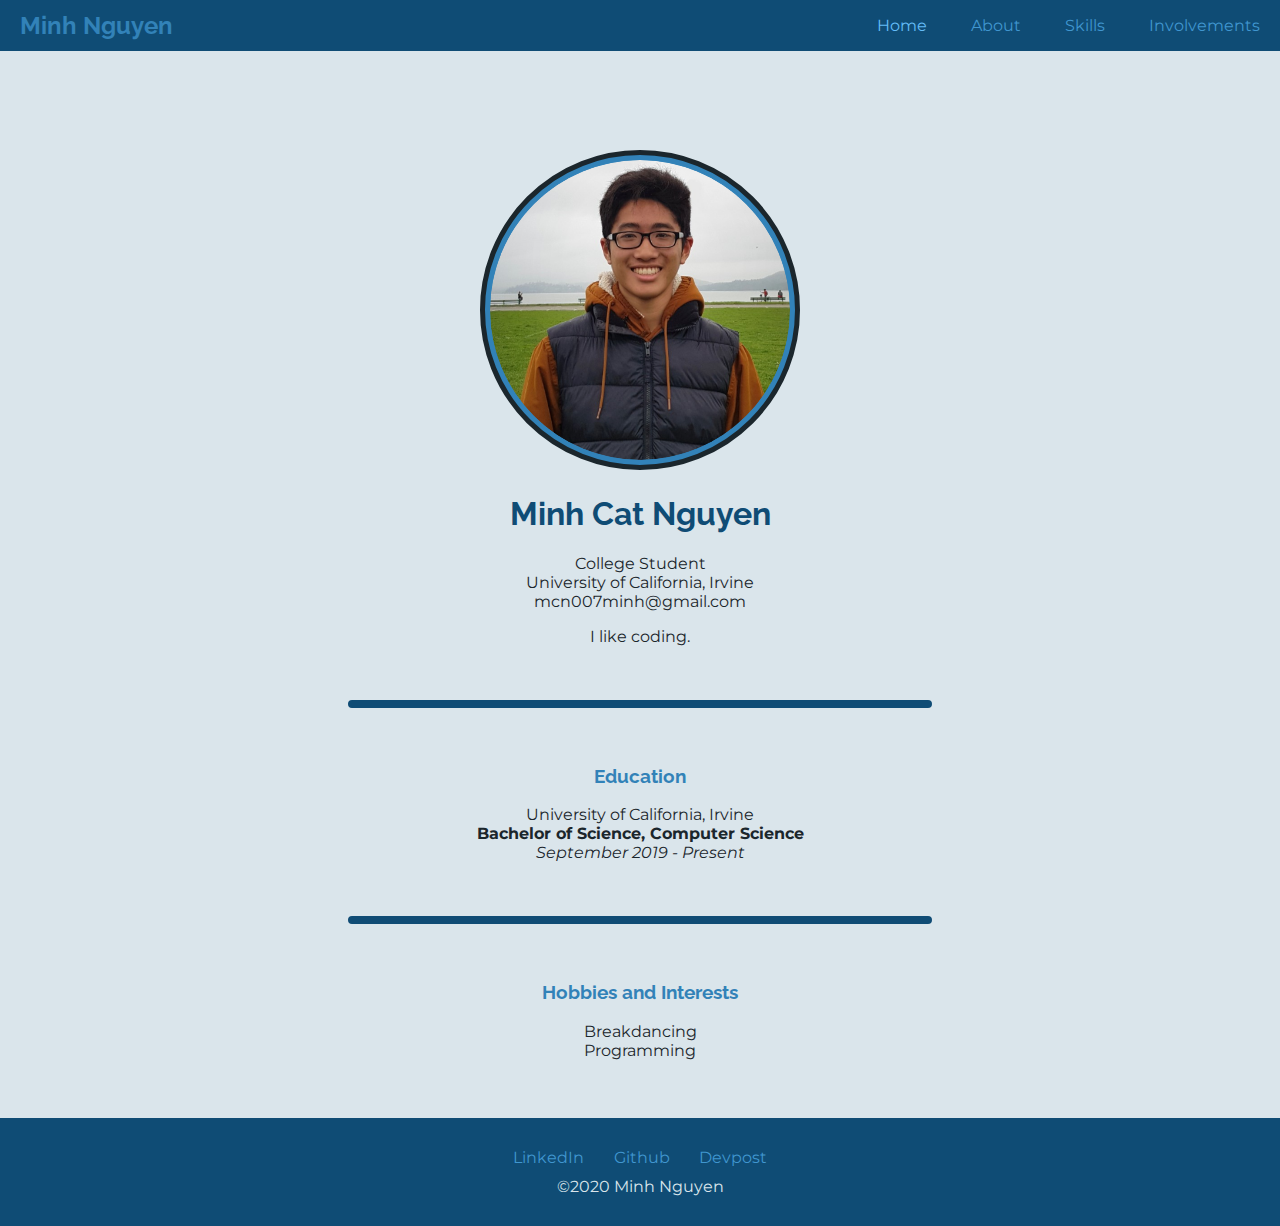
==== index.html @ f3bdcdd2 "Improved design and added more information to the Skills page" ====
<!DOCTYPE html>
<html lang="en-US">

<head>
    <meta charset="utf-8">
    <meta name="viewport" content="width=device-width, initial-scale=1.0">
    <meta name="description" content="The personal website of Minh Nguyen">
    <link href="https://fonts.googleapis.com/css2?family=Montserrat&display=swap" rel="stylesheet">
    <link href="https://fonts.googleapis.com/css2?family=Raleway&display=swap" rel="stylesheet">
    <link rel="icon" href="favicon.ico">
    <link rel="stylesheet" href="css/styles.css">
    <title>Minh Nguyen | Home</title>
</head>

<body>

    <header>
        <h2 class="nav-name">Minh Nguyen</h2>
        <nav>
            <ul class="nav-list">
                <li class="nav-element"><a class="nav-link selected" href="https://minguyen01.github.io">Home</a></li>
                <li class="nav-element"><a class="nav-link" href="https://minguyen01.github.io/about">About</a></li>
                <li class="nav-element"><a class="nav-link" href="https://minguyen01.github.io/skills">Skills</a></li>
                <li class="nav-element"><a class="nav-link" href="https://minguyen01.github.io/involvements">Involvements</a></li>
            </ul>
        </nav>
    </header>

    <div class="section top">
        <img class="profile" src="profile.png" alt="minh profile picture">
        <h1>Minh Cat Nguyen</h1>
        <p>
            College Student<br>
            University of California, Irvine<br>
            mcn007minh@gmail.com
        </p>
        <p>I like coding.</p>
    </div>

    <hr class="horizontal-line">

    <div class="section">
        <h3>Education</h3>
        <p>
            University of California, Irvine<br>
            <strong>Bachelor of Science, Computer Science</strong><br>
            <em>September 2019 - Present</em>
        </p>
    </div>

    <hr class="horizontal-line">

    <div class="section end">
        <h3>Hobbies and Interests</h3>
        <p>
        Breakdancing<br>
        Programming
        </p>
    </div>

    <footer>
        <a class="foot-link" href="https://www.linkedin.com/in/minhnguyensf/">LinkedIn</a>
        <a class="foot-link" href="https://github.com/minguyen01">Github</a>
        <a class="foot-link" href="https://devpost.com/minguyen01">Devpost</a>    
        <p class="copyright">©2020 Minh Nguyen</p>
    </footer>
    
</body>

</html>
---- css/styles.css ----
body
{
    position:relative;
    margin: 0;
    min-height: 100vh;
    background-color: #dae5eb;
    text-align: center; 
    font-family: 'Montserrat', sans-serif;
}

footer
{
    position:absolute;
    padding-bottom:30px;
    padding-top:30px;
    background-color:#0f4c75;
    width:100%;
    bottom:0;
}

header
{
    position:fixed;
    display:flex;
    justify-content: space-between;
    align-items: center;
    background-color:#0f4c75;
    width:100%;
    top:0;
}

a
{
    color: #4096cf;
    text-decoration: none;
    transition: all 0.3s; 
}

a:hover
{
    color: #64bcf7;
}

hr
{
    border-color: #0f4c75;
    border-style: solid;
    border-radius: 50rem;
    border-width: 0.25rem;
}

h1
{
    color: #0f4c75;
    font-family: 'Raleway', sans-serif;
}

h2, h3
{
    color: #3282b8;
    font-family: 'Raleway', sans-serif;
}

p
{
    color: #1b262c;
}

.copyright
{
    padding-top:10px;
    margin:0px;
    color:#dae5eb;
}

.foot-link
{
    margin: 0 1%;
}

.nav-element
{
    padding: 0 20px;
    list-style: none;
    display:inline-block;
}

.nav-name
{
    padding: 0 20px;
    margin: 0;
}

.profile
{
    background: #3282b8;
    border-color: #1b262c;
    border-radius: 100%;
    border-style: solid;
    border-width: 5px;
    padding: 5px;
    margin-top: 50px;
    width: 300px;
    height: 300px;
}

.section
{
    padding-top: 30px;
    padding-bottom: 30px;
}

.top
{
    padding-top: 100px;
}

.end
{
    padding-bottom: 150px;
}

.inv-title
{
    margin-bottom: 0px;
}

.inv-date
{
    margin-top: 5px;
}

.selected
{
    color: #64bcf7;
}

.para-body
{
    width: 50%;
    display:inline-block
}

.horizontal-line
{
    width: 45%;
}

.vertical-line
{
    height: 125px;
    width: 5px;
    background-color: #0f4c75;
    margin-top:0px;
    margin-bottom:0px;
}
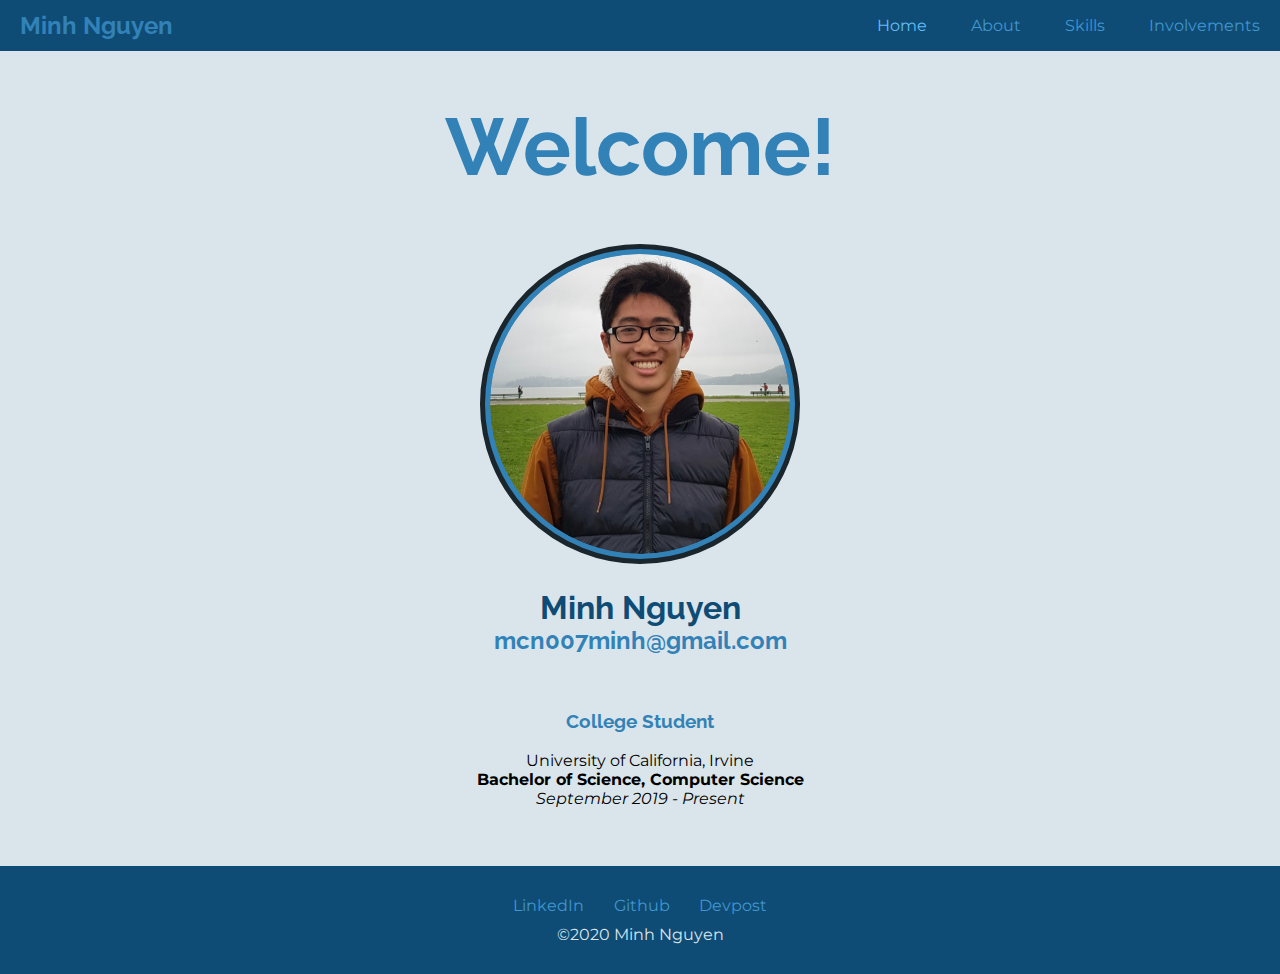
==== commit 63ac828f: "Updated All Pages" ====
--- a/index.html
+++ b/index.html
@@ -26,37 +26,20 @@
         </nav>
     </header>
 
-    <div class="section top">
+    <div class="section top end">
+        <h2 class="banner-text">Welcome!</h2>
         <img class="profile" src="profile.png" alt="minh profile picture">
-        <h1>Minh Cat Nguyen</h1>
-        <p>
-            College Student<br>
-            University of California, Irvine<br>
-            mcn007minh@gmail.com
-        </p>
-        <p>I like coding.</p>
-    </div>
+        <h1 class="no-bottom-margin">Minh Nguyen</h1>
+        <h2 class="no-margin">mcn007minh@gmail.com</h2>
 
-    <hr class="horizontal-line">
-
-    <div class="section">
-        <h3>Education</h3>
-        <p>
+        <p class="para-body">
+            <h3>College Student</h3>
             University of California, Irvine<br>
             <strong>Bachelor of Science, Computer Science</strong><br>
             <em>September 2019 - Present</em>
         </p>
     </div>
 
-    <hr class="horizontal-line">
-
-    <div class="section end">
-        <h3>Hobbies and Interests</h3>
-        <p>
-        Breakdancing<br>
-        Programming
-        </p>
-    </div>
 
     <footer>
         <a class="foot-link" href="https://www.linkedin.com/in/minhnguyensf/">LinkedIn</a>
--- a/css/styles.css
+++ b/css/styles.css
@@ -43,6 +43,7 @@
 
 hr
 {
+    background-color: #0f4c75;
     border-color: #0f4c75;
     border-style: solid;
     border-radius: 50rem;
@@ -150,7 +151,26 @@
 {
     height: 125px;
     width: 5px;
-    background-color: #0f4c75;
     margin-top:0px;
     margin-bottom:0px;
+}
+
+.banner-text
+{
+    font-size: 5rem;
+    margin-top: 0px;
+    margin-bottom: 0px;
+}
+
+.no-margin
+{
+    margin-top: 0px;
+    margin-bottom: 0px;
+    margin-left: 0px;
+    margin-right: 0px;
+}
+
+.no-bottom-margin
+{
+    margin-bottom: 0px;
 }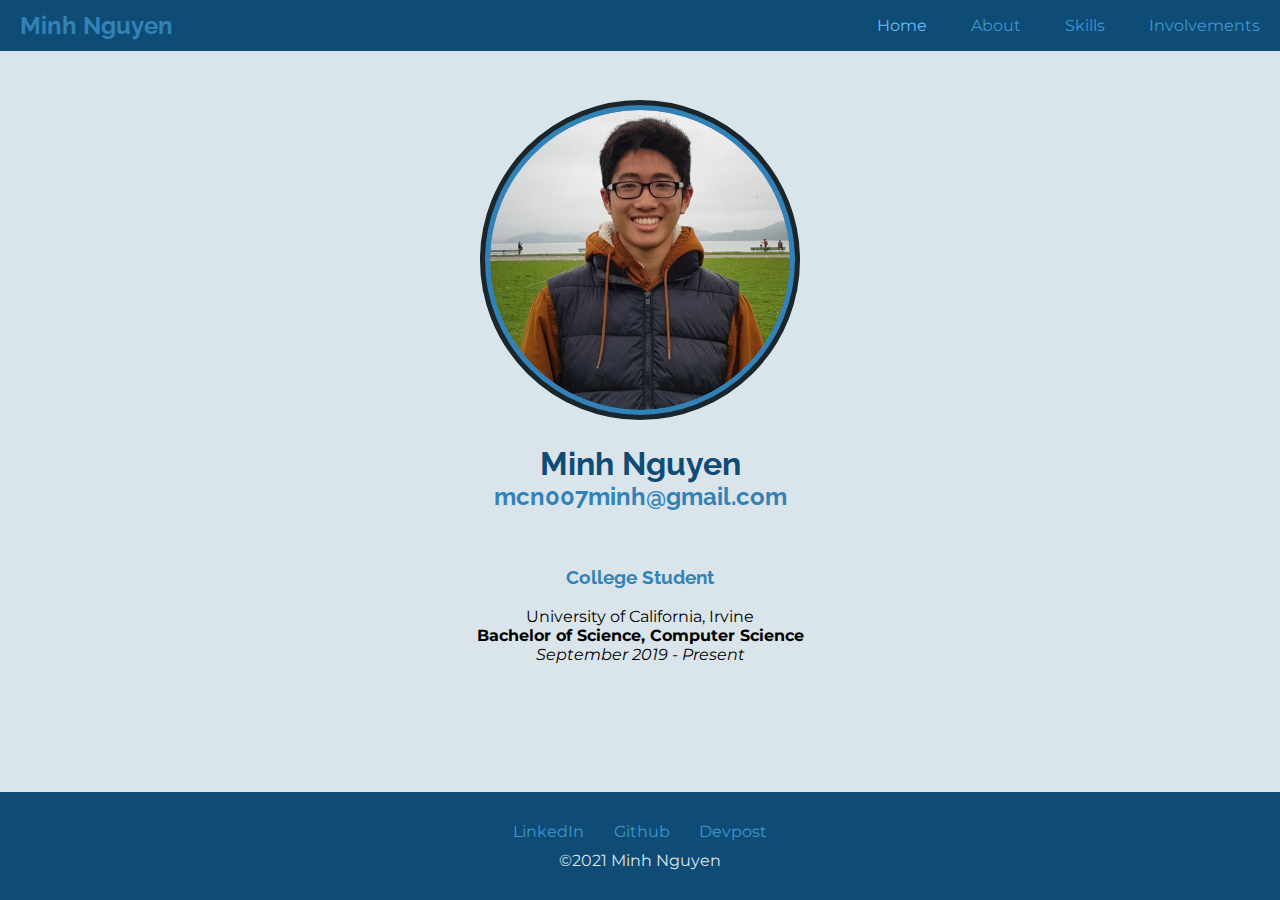
==== commit eacaf0a3: "Updated Information" ====
--- a/index.html
+++ b/index.html
@@ -27,7 +27,6 @@
     </header>
 
     <div class="section top end">
-        <h2 class="banner-text">Welcome!</h2>
         <img class="profile" src="profile.png" alt="minh profile picture">
         <h1 class="no-bottom-margin">Minh Nguyen</h1>
         <h2 class="no-margin">mcn007minh@gmail.com</h2>
@@ -40,12 +39,11 @@
         </p>
     </div>
 
-
     <footer>
         <a class="foot-link" href="https://www.linkedin.com/in/minhnguyensf/">LinkedIn</a>
         <a class="foot-link" href="https://github.com/minguyen01">Github</a>
         <a class="foot-link" href="https://devpost.com/minguyen01">Devpost</a>    
-        <p class="copyright">©2020 Minh Nguyen</p>
+        <p class="copyright">©2021 Minh Nguyen</p>
     </footer>
     
 </body>
--- a/css/styles.css
+++ b/css/styles.css
@@ -100,7 +100,6 @@
     border-style: solid;
     border-width: 5px;
     padding: 5px;
-    margin-top: 50px;
     width: 300px;
     height: 300px;
 }
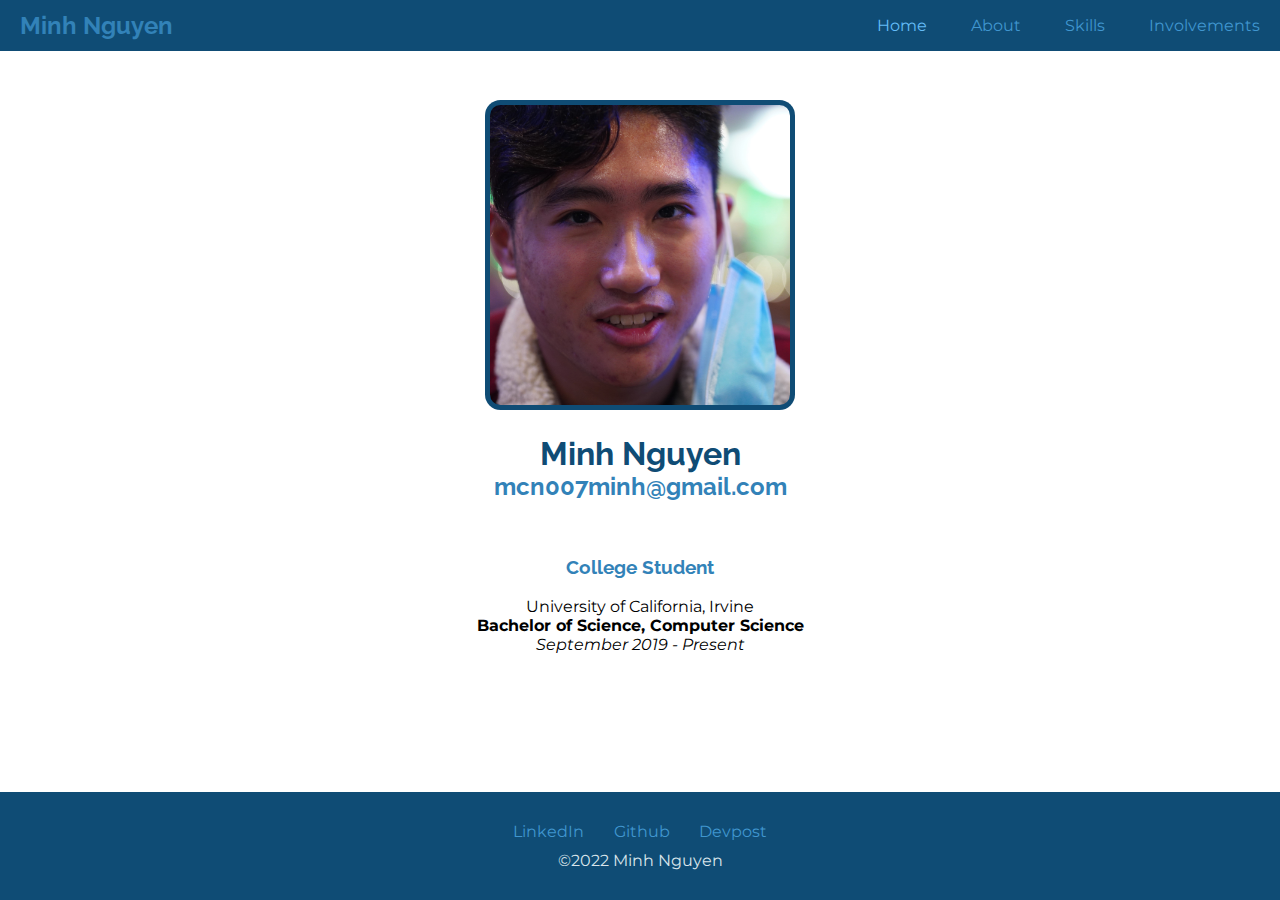
==== commit 3931cfde: "Updated the website to include recent involvements" ====
--- a/index.html
+++ b/index.html
@@ -27,7 +27,7 @@
     </header>
 
     <div class="section top end">
-        <img class="profile" src="profile.png" alt="minh profile picture">
+        <img class="profile" src="profile.jpg" alt="minh profile picture">
         <h1 class="no-bottom-margin">Minh Nguyen</h1>
         <h2 class="no-margin">mcn007minh@gmail.com</h2>
 
@@ -43,7 +43,7 @@
         <a class="foot-link" href="https://www.linkedin.com/in/minhnguyensf/">LinkedIn</a>
         <a class="foot-link" href="https://github.com/minguyen01">Github</a>
         <a class="foot-link" href="https://devpost.com/minguyen01">Devpost</a>    
-        <p class="copyright">©2021 Minh Nguyen</p>
+        <p class="copyright">©2022 Minh Nguyen</p>
     </footer>
     
 </body>
--- a/css/styles.css
+++ b/css/styles.css
@@ -3,7 +3,7 @@
     position:relative;
     margin: 0;
     min-height: 100vh;
-    background-color: #dae5eb;
+    background-color: #ffffff;
     text-align: center; 
     font-family: 'Montserrat', sans-serif;
 }
@@ -94,11 +94,8 @@
 
 .profile
 {
-    background: #3282b8;
-    border-color: #1b262c;
-    border-radius: 100%;
-    border-style: solid;
-    border-width: 5px;
+    background: #0f4c75;
+    border-radius: 5%;
     padding: 5px;
     width: 300px;
     height: 300px;
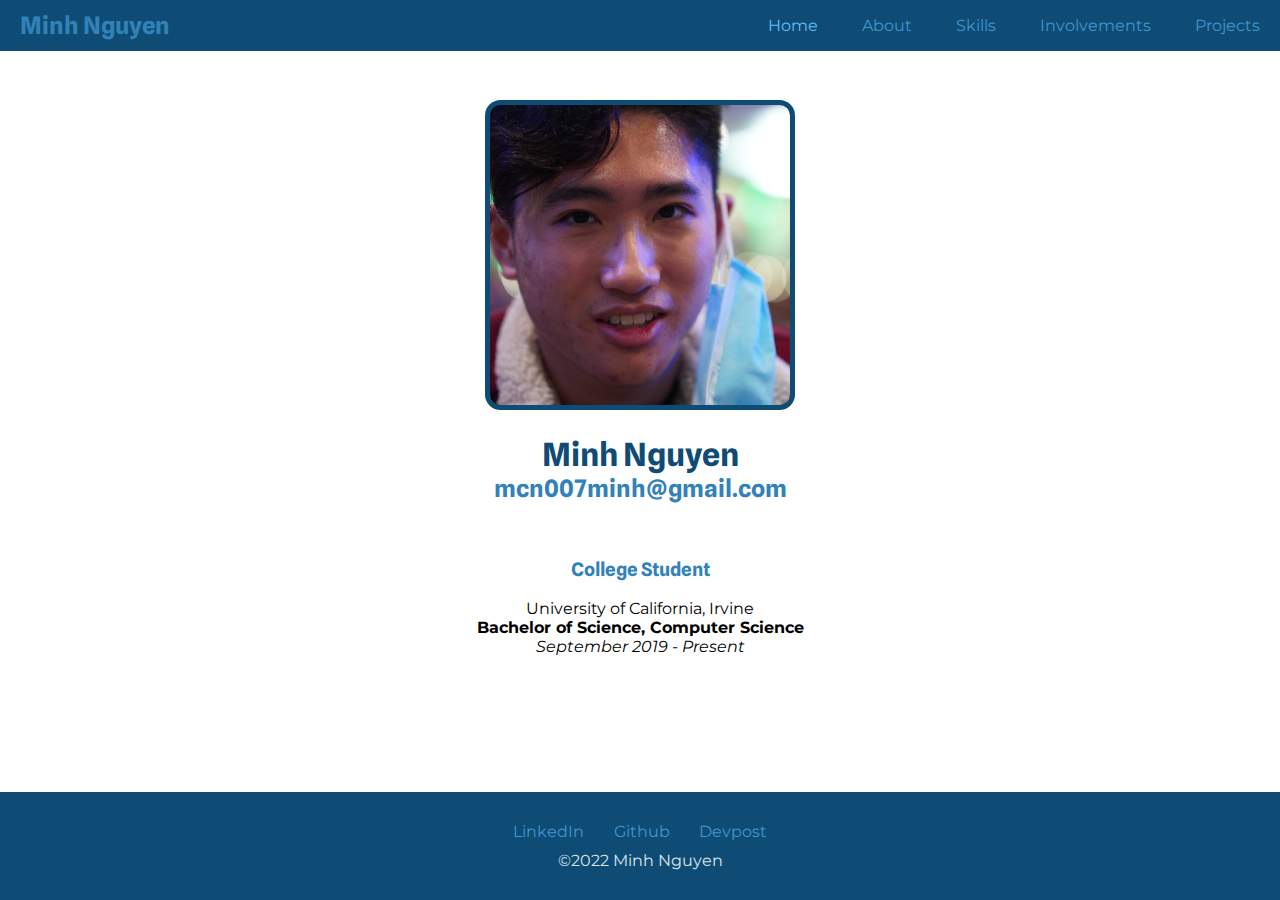
==== commit 5f7fd1cd: "Added Projects section and general updates" ====
--- a/index.html
+++ b/index.html
@@ -5,11 +5,11 @@
     <meta charset="utf-8">
     <meta name="viewport" content="width=device-width, initial-scale=1.0">
     <meta name="description" content="The personal website of Minh Nguyen">
-    <link href="https://fonts.googleapis.com/css2?family=Montserrat&display=swap" rel="stylesheet">
-    <link href="https://fonts.googleapis.com/css2?family=Raleway&display=swap" rel="stylesheet">
+    <title>Minh Nguyen | Home</title>
     <link rel="icon" href="favicon.ico">
     <link rel="stylesheet" href="css/styles.css">
-    <title>Minh Nguyen | Home</title>
+    <link href="https://fonts.googleapis.com/css2?family=Montserrat&display=swap" rel="stylesheet">
+    <link href="https://fonts.googleapis.com/css2?family=Spline+Sans:wght@300&display=swap" rel="stylesheet">
 </head>
 
 <body>
@@ -22,12 +22,13 @@
                 <li class="nav-element"><a class="nav-link" href="https://minguyen01.github.io/about">About</a></li>
                 <li class="nav-element"><a class="nav-link" href="https://minguyen01.github.io/skills">Skills</a></li>
                 <li class="nav-element"><a class="nav-link" href="https://minguyen01.github.io/involvements">Involvements</a></li>
+                <li class="nav-element"><a class="nav-link" href="https://minguyen01.github.io/projects">Projects</a></li>
             </ul>
         </nav>
     </header>
 
     <div class="section top end">
-        <img class="profile" src="profile.jpg" alt="minh profile picture">
+        <img class="profile" src="images/profile.jpg" alt="minh profile picture">
         <h1 class="no-bottom-margin">Minh Nguyen</h1>
         <h2 class="no-margin">mcn007minh@gmail.com</h2>
 
--- a/css/styles.css
+++ b/css/styles.css
@@ -20,7 +20,7 @@
 
 header
 {
-    position:fixed;
+    position:absolute;
     display:flex;
     justify-content: space-between;
     align-items: center;
@@ -53,13 +53,13 @@
 h1
 {
     color: #0f4c75;
-    font-family: 'Raleway', sans-serif;
+    font-family: 'Spline Sans', sans-serif;
 }
 
 h2, h3
 {
     color: #3282b8;
-    font-family: 'Raleway', sans-serif;
+    font-family: 'Spline Sans', sans-serif;
 }
 
 p
@@ -101,6 +101,39 @@
     height: 300px;
 }
 
+.square-image
+{
+    transition: 1s;
+    width: 300px;
+    height: 300px;
+    margin: 15px;
+    object-fit: cover;
+    object-position: 0% 0%;
+}
+
+.square-image:hover
+{
+    filter: drop-shadow(0px 0px 5px black);
+    object-position: 100% 100%;
+}
+
+.image-limit
+{
+    max-height: 400px;
+    max-width: 800px;
+    margin-top: 15px;
+    margin-bottom: 5px;
+    margin-left: 15px;
+    margin-right: 15px;
+}
+
+.small-image-limit
+{
+    max-height: 300px;
+    max-width: 600px;
+    margin: 15px;
+}
+
 .section
 {
     padding-top: 30px;
@@ -129,6 +162,8 @@
 
 .selected
 {
+    pointer-events: none;
+    cursor: default;
     color: #64bcf7;
 }
 
@@ -169,4 +204,15 @@
 .no-bottom-margin
 {
     margin-bottom: 0px;
+}
+
+.small-margin
+{
+    margin: 5px;
+}
+
+.caption
+{
+    margin: 0px;
+    padding: 0px;
 }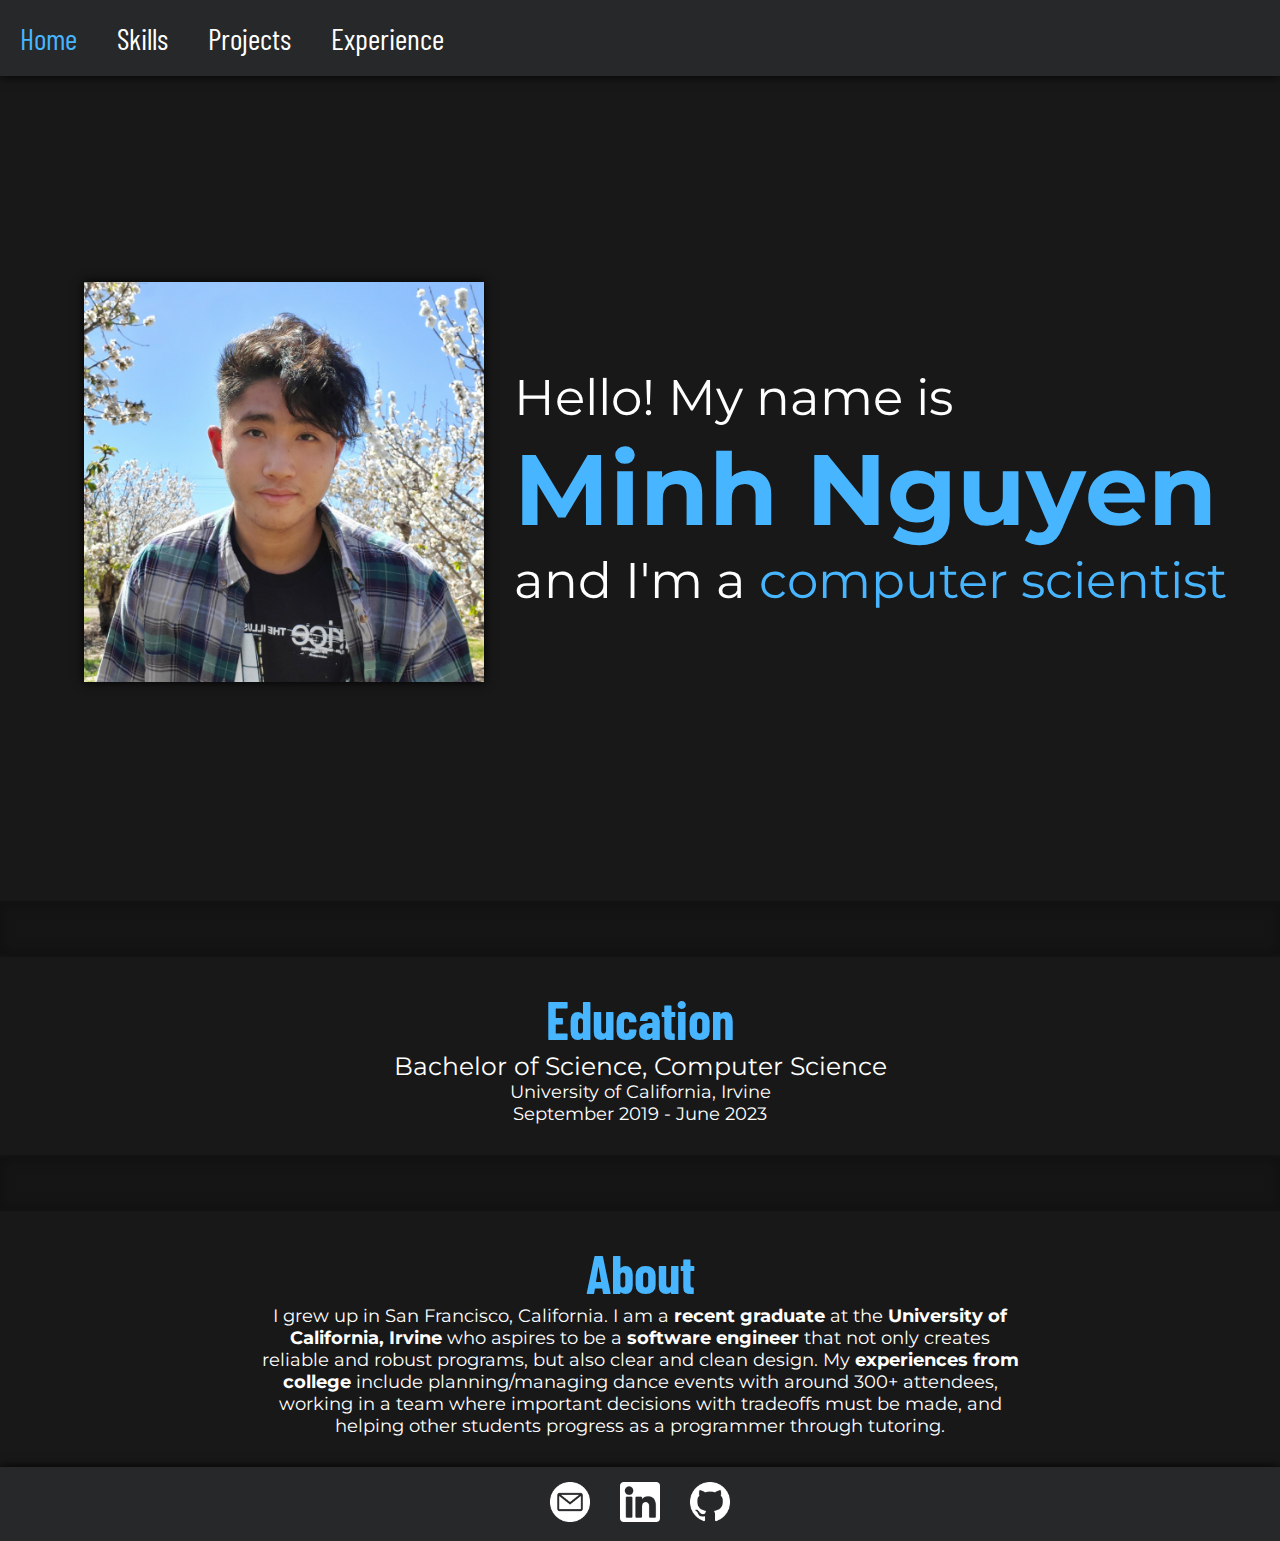
==== commit 721abe65: "Reworked Entire Website" ====
--- a/index.html
+++ b/index.html
@@ -1,52 +1,70 @@
 <!DOCTYPE html>
-<html lang="en-US">
+<html lang="en">
 
 <head>
     <meta charset="utf-8">
     <meta name="viewport" content="width=device-width, initial-scale=1.0">
-    <meta name="description" content="The personal website of Minh Nguyen">
-    <title>Minh Nguyen | Home</title>
+    <title>Home</title>
     <link rel="icon" href="favicon.ico">
-    <link rel="stylesheet" href="css/styles.css">
-    <link href="https://fonts.googleapis.com/css2?family=Montserrat&display=swap" rel="stylesheet">
-    <link href="https://fonts.googleapis.com/css2?family=Spline+Sans:wght@300&display=swap" rel="stylesheet">
+    <link rel="stylesheet" href="css/style.css">
+    <link rel="preconnect" href="https://fonts.googleapis.com">
+    <link rel="preconnect" href="https://fonts.gstatic.com" crossorigin>
+    <link href="https://fonts.googleapis.com/css2?family=Barlow+Condensed&display=swap" rel="stylesheet">
+    <link href="https://fonts.googleapis.com/css2?family=Barlow+Condensed&family=Montserrat&display=swap" rel="stylesheet">
 </head>
 
 <body>
+    <nav>
+        <a class="nav-element blue" href="index.html">Home</a>
+        <a class="nav-element" href="skills.html">Skills</a>
+        <a class="nav-element" href="projects.html">Projects</a>
+        <a class="nav-element" href="experience.html">Experience</a>  
+    </nav>
 
-    <header>
-        <h2 class="nav-name">Minh Nguyen</h2>
-        <nav>
-            <ul class="nav-list">
-                <li class="nav-element"><a class="nav-link selected" href="https://minguyen01.github.io">Home</a></li>
-                <li class="nav-element"><a class="nav-link" href="https://minguyen01.github.io/about">About</a></li>
-                <li class="nav-element"><a class="nav-link" href="https://minguyen01.github.io/skills">Skills</a></li>
-                <li class="nav-element"><a class="nav-link" href="https://minguyen01.github.io/involvements">Involvements</a></li>
-                <li class="nav-element"><a class="nav-link" href="https://minguyen01.github.io/projects">Projects</a></li>
-            </ul>
-        </nav>
-    </header>
+    <div class="section flex fill-screen">
+        <div class="profile-div">
+            <img class="profile" src="images/profile.jpg" alt="profile">
+        </div>
+        <div class="profile-div">
+            <p>Hello! My name is</p>
+            <h1 class="blue">Minh Nguyen</h1>
+            <p>and I'm a <span class="blue">computer scientist</span></p>
+        </div>
+    </div>
 
-    <div class="section top end">
-        <img class="profile" src="images/profile.jpg" alt="minh profile picture">
-        <h1 class="no-bottom-margin">Minh Nguyen</h1>
-        <h2 class="no-margin">mcn007minh@gmail.com</h2>
+    <div class="divider"></div>
 
-        <p class="para-body">
-            <h3>College Student</h3>
-            University of California, Irvine<br>
-            <strong>Bachelor of Science, Computer Science</strong><br>
-            <em>September 2019 - Present</em>
+    <div class="section center-text">
+        <div class="header"><h2>Education</h2></div>
+        <div class="subheader"><p>Bachelor of Science, Computer Science</p></div>
+        <p>University of California, Irvine</p>
+        <p>September 2019 - June 2023</p>
+    </div>
+
+    <div class="divider"></div>
+
+    <div class="section center-text condense">
+        <div class="header"><h2>About</h2></div>
+        <p>
+            I grew up in San Francisco, California. I am a <b>recent graduate</b> at the <b>University of California, Irvine</b> 
+            who aspires to be a <b>software engineer</b> that not only creates reliable and robust programs, but also clear and clean design. 
+            My <b>experiences from college</b> include planning/managing dance events with around 300+ attendees, working in a team where
+            important decisions with tradeoffs must be made, and helping other students progress as a programmer through tutoring.
         </p>
     </div>
 
     <footer>
-        <a class="foot-link" href="https://www.linkedin.com/in/minhnguyensf/">LinkedIn</a>
-        <a class="foot-link" href="https://github.com/minguyen01">Github</a>
-        <a class="foot-link" href="https://devpost.com/minguyen01">Devpost</a>    
-        <p class="copyright">©2022 Minh Nguyen</p>
+        <a class="footer-element" href="mailto:mcn007minh@gmail.com">
+            <img class="footer-icon" src="images/email-icon.png">
+        </a>
+        <a class="footer-element" href="https://www.linkedin.com/in/minhnguyensf/">
+            <img class="footer-icon"  src="images/linkedin-icon.png">
+        </a>
+        <a class="footer-element" href="https://github.com/minguyen01">
+            <img class="footer-icon"  src="images/github-icon.png">
+        </a>
+        </div>
     </footer>
-    
 </body>
 
-</html>
+</html>--- a/css/style.css
+++ b/css/style.css
@@ -0,0 +1,245 @@
+/* Elements */
+
+body {
+    margin: 0px;
+    background-color: #181818;
+}
+
+nav {
+    display: flex;
+    background-color: #272829;
+    box-shadow: 0 0 10px black;
+}
+
+footer {
+    display: flex;
+    justify-content: center;
+    align-items: center;
+    background-color: #272829;
+    box-shadow: 0 0 10px black;
+}
+
+p, h1, h2, h3, h4, h5, h6 {
+    margin: 0px;
+}
+
+a {
+    text-decoration: none;
+    color: #47B5FF;
+    transition: all 0.3s; 
+}
+
+a:hover {
+    color: #75c8ff;
+    transition: all 0.3s; 
+}
+
+/* Structure */
+
+.section {
+    font-family: 'Montserrat', sans-serif;
+    font-size: 18px;
+    margin: 30px;
+    color: #FFFFFF;
+}
+
+.header {
+    font-family: 'Barlow Condensed', sans-serif;
+    font-size: 35px;
+    color: #47B5FF;
+}
+
+.subheader {
+    font-family: 'Montserrat', sans-serif;
+    font-size: 25px;
+    color: #ffffff;
+}
+
+.divider {
+    width: 100%;
+    height: 50px;
+    background-color: rgba(0, 0, 0, 0.1);
+    border: solid rgba(0, 0, 0, 0.1);
+    border-width: 3px 0px;
+    box-shadow: inset 0px 0px 15px rgba(0, 0, 0, 0.3);
+}
+
+.nav-element {
+    font-family: 'Barlow Condensed', sans-serif;
+    font-size: 30px;
+    color: #FFFFFF;
+    text-decoration: none;
+    margin: 20px;
+    transition: all 0.1s;   
+}
+
+.nav-element:hover {
+    color: #47B5FF;
+    transition: all 0.1s;
+}
+
+.footer-element {
+    margin: 15px 15px 15px 15px;
+}
+
+.footer-icon {
+    width: 40px;
+    height: 40px;
+    transition: all 0.1s;
+}
+
+.footer-icon:hover {
+    filter: brightness(0) saturate(100%) invert(66%) sepia(17%) saturate(6465%) hue-rotate(179deg) brightness(104%) contrast(101%);
+    transition: all 0.1s;  
+}
+
+/* Properties */
+
+.flex {
+    display: flex;
+    justify-content: center;
+    align-items: center;
+    flex-wrap: wrap;
+}
+
+.center-text {
+    text-align: center;
+}
+
+.condense {
+    margin: 30px 20%;
+}
+
+.fill-screen {
+    height: 85vh;
+}
+
+.blue {
+    color:#47B5FF
+}
+
+/* Home Section */
+
+.profile {
+    height: 400px;
+    width: 400px;
+    margin: 0px 30px;
+    box-shadow: 0 0 10px black;
+}
+
+.profile-div {
+    font-size: 50px;
+    margin: 30px 0px 30px 0px;
+}
+
+/* Skills Section */
+
+.skill-bars {
+    list-style: none;
+    margin: 50px;
+    padding: 0px;
+}
+
+.skill-bars-split {
+    margin: 50px 50px 0px 50px;
+    width: 50%;
+}
+
+.skill-bars-div {
+    display: flex;
+    justify-content: center;
+    align-items: center;
+}
+
+.skill-bars > li {
+    height: 10px;
+    background: #101010;
+    margin-bottom: 80px;
+    position: relative;
+}
+
+.progress {
+    background: #272829;
+    position: relative;
+    height: 100%;
+    transition: all 0.3s;
+}
+
+.progress:hover {
+    background: #47B5FF;
+    transition: all 0.3s;
+}
+
+.progress > span:hover {
+    font-size: 20px;
+    transition: all 0.3s;
+}
+
+.skill-bars > li > strong {
+    position: absolute;
+    left: 0;
+    font-family: 'Barlow Condensed', sans-serif;
+    color: #FFFFFF;
+    text-transform: uppercase;
+    letter-spacing: .2rem;
+    font-size: 1.5rem;
+    line-height: 2.4rem;
+    bottom: 10px;
+}
+
+.progress > span {
+    position: absolute;
+    right: 0;
+    top: 20px;
+    display: block;
+    color: #FFFFFF;
+    background: #47B5FF;
+    padding: 3px 10px;
+    border-radius: 5px;
+    transition: all 0.3s;
+}
+
+.percent90 {
+    width: 90%;
+}
+
+.percent80 {
+    width: 80%;
+}
+
+.percent70 {
+    width: 70%;
+}
+
+.percent60 {
+    width: 60%;
+}
+
+/* Projects Section */
+
+.project-img {
+    max-width: 45%;
+    margin: 30px;
+    box-shadow: 0 0 10px black;
+}
+
+.project-caption {
+    flex-basis: 100%;
+    text-align: center;
+}
+
+.square-image
+{
+    transition: 1s;
+    width: 300px;
+    height: 300px;
+    margin: 15px;
+    object-fit: cover;
+    object-position: 0% 0%;
+    box-shadow: 0 0 10px black;
+}
+
+.square-image:hover
+{
+    object-position: 100% 100%;
+}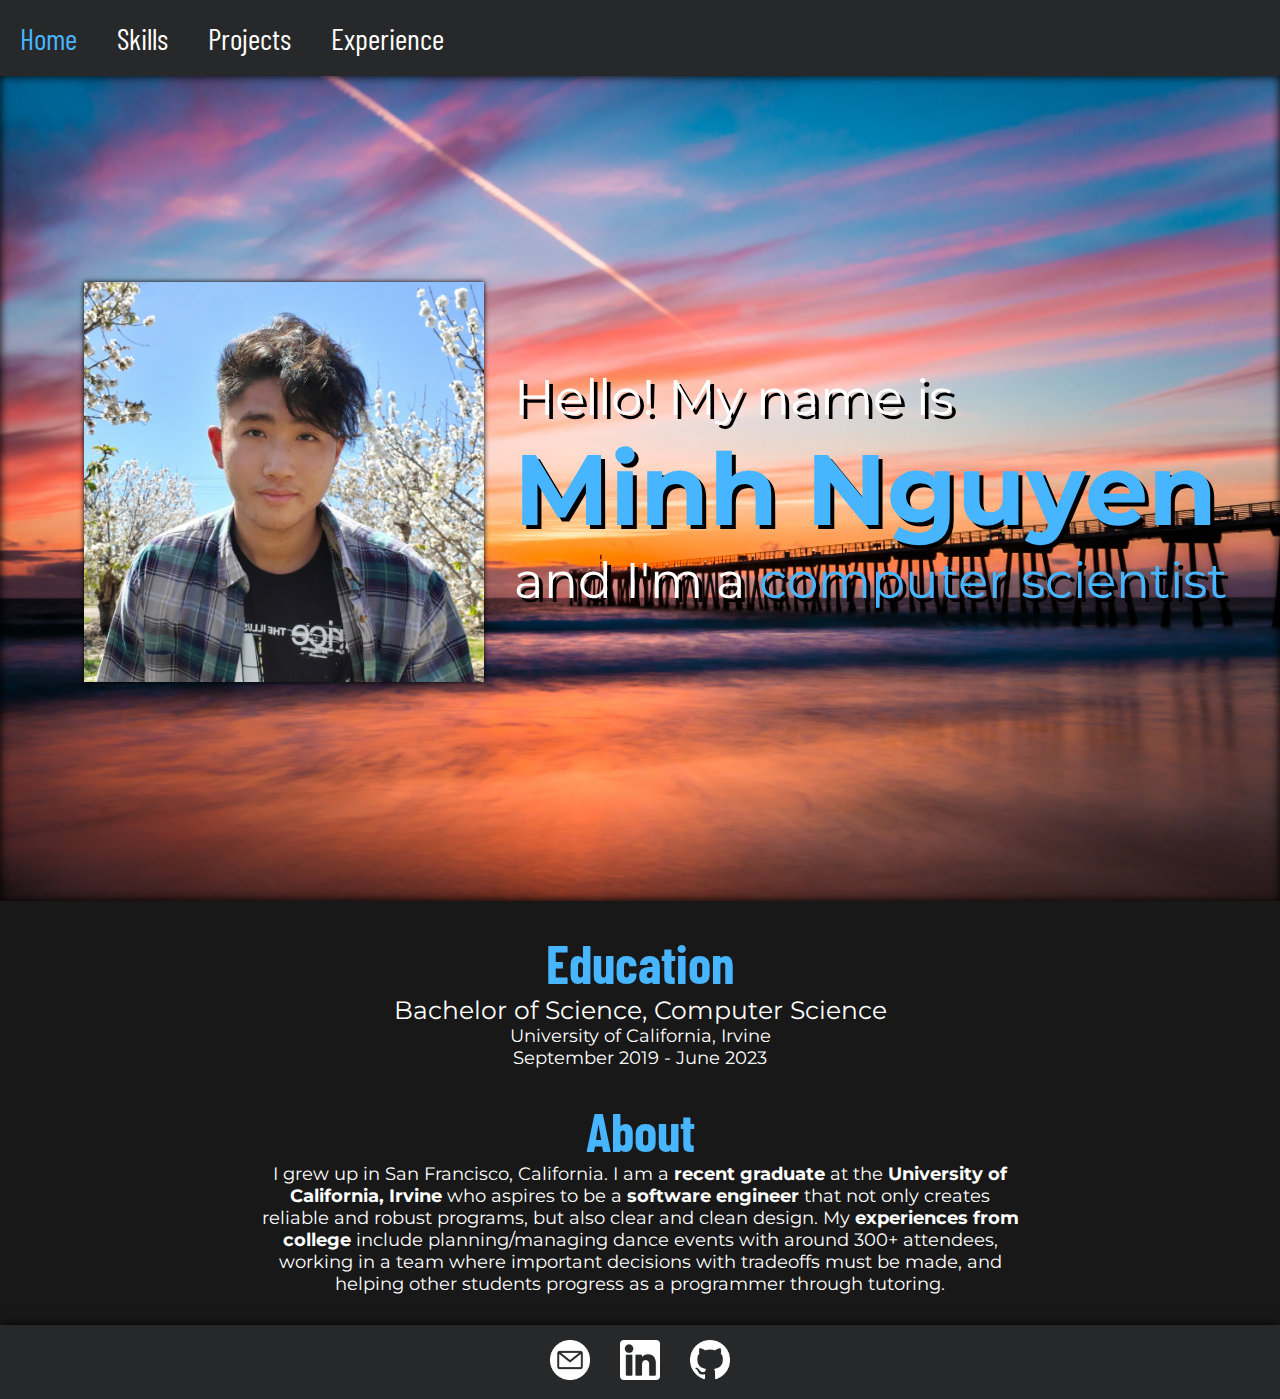
==== commit 8904e1a6: "Updated Homepage" ====
--- a/index.html
+++ b/index.html
@@ -21,7 +21,7 @@
         <a class="nav-element" href="experience.html">Experience</a>  
     </nav>
 
-    <div class="section flex fill-screen">
+    <div class="profile-background section flex fill-screen">
         <div class="profile-div">
             <img class="profile" src="images/profile.jpg" alt="profile">
         </div>
@@ -32,17 +32,12 @@
         </div>
     </div>
 
-    <div class="divider"></div>
-
     <div class="section center-text">
         <div class="header"><h2>Education</h2></div>
         <div class="subheader"><p>Bachelor of Science, Computer Science</p></div>
         <p>University of California, Irvine</p>
         <p>September 2019 - June 2023</p>
     </div>
-
-    <div class="divider"></div>
-
     <div class="section center-text condense">
         <div class="header"><h2>About</h2></div>
         <p>
--- a/css/style.css
+++ b/css/style.css
@@ -111,7 +111,7 @@
 }
 
 .fill-screen {
-    height: 85vh;
+    min-height: 85vh;
 }
 
 .blue {
@@ -124,12 +124,26 @@
     height: 400px;
     width: 400px;
     margin: 0px 30px;
-    box-shadow: 0 0 10px black;
+    box-shadow: 0 0 5px black;
 }
 
 .profile-div {
     font-size: 50px;
     margin: 30px 0px 30px 0px;
+    text-shadow: 4px 4px black;
+}
+
+.profile-text {
+    box-shadow: 0 0 10px black;
+}
+
+.profile-background {
+    background-image: url("../images/sunset.jpeg");
+    background-size: cover;
+    background-repeat: no-repeat;
+    margin: 0px;
+    padding: 30px;
+    box-shadow: inset 0 0 10px black;
 }
 
 /* Skills Section */
@@ -242,4 +256,32 @@
 .square-image:hover
 {
     object-position: 100% 100%;
+}
+
+/* Media Query for Mobile */
+@media (max-width: 480px) {
+    .nav-element {
+        font-size: 25px;
+        margin: 17px; 
+    }
+
+    .profile {
+        height: 275px;
+        width: 275px;
+    }
+
+    .profile-div {
+        text-align: center;
+        font-size: 40px;
+    }
+
+    .skill-bars-div {
+        display: block;
+    }
+
+    .project-img {
+        max-width: 90%;
+        margin: 30px;
+        box-shadow: 0 0 10px black;
+    }
 }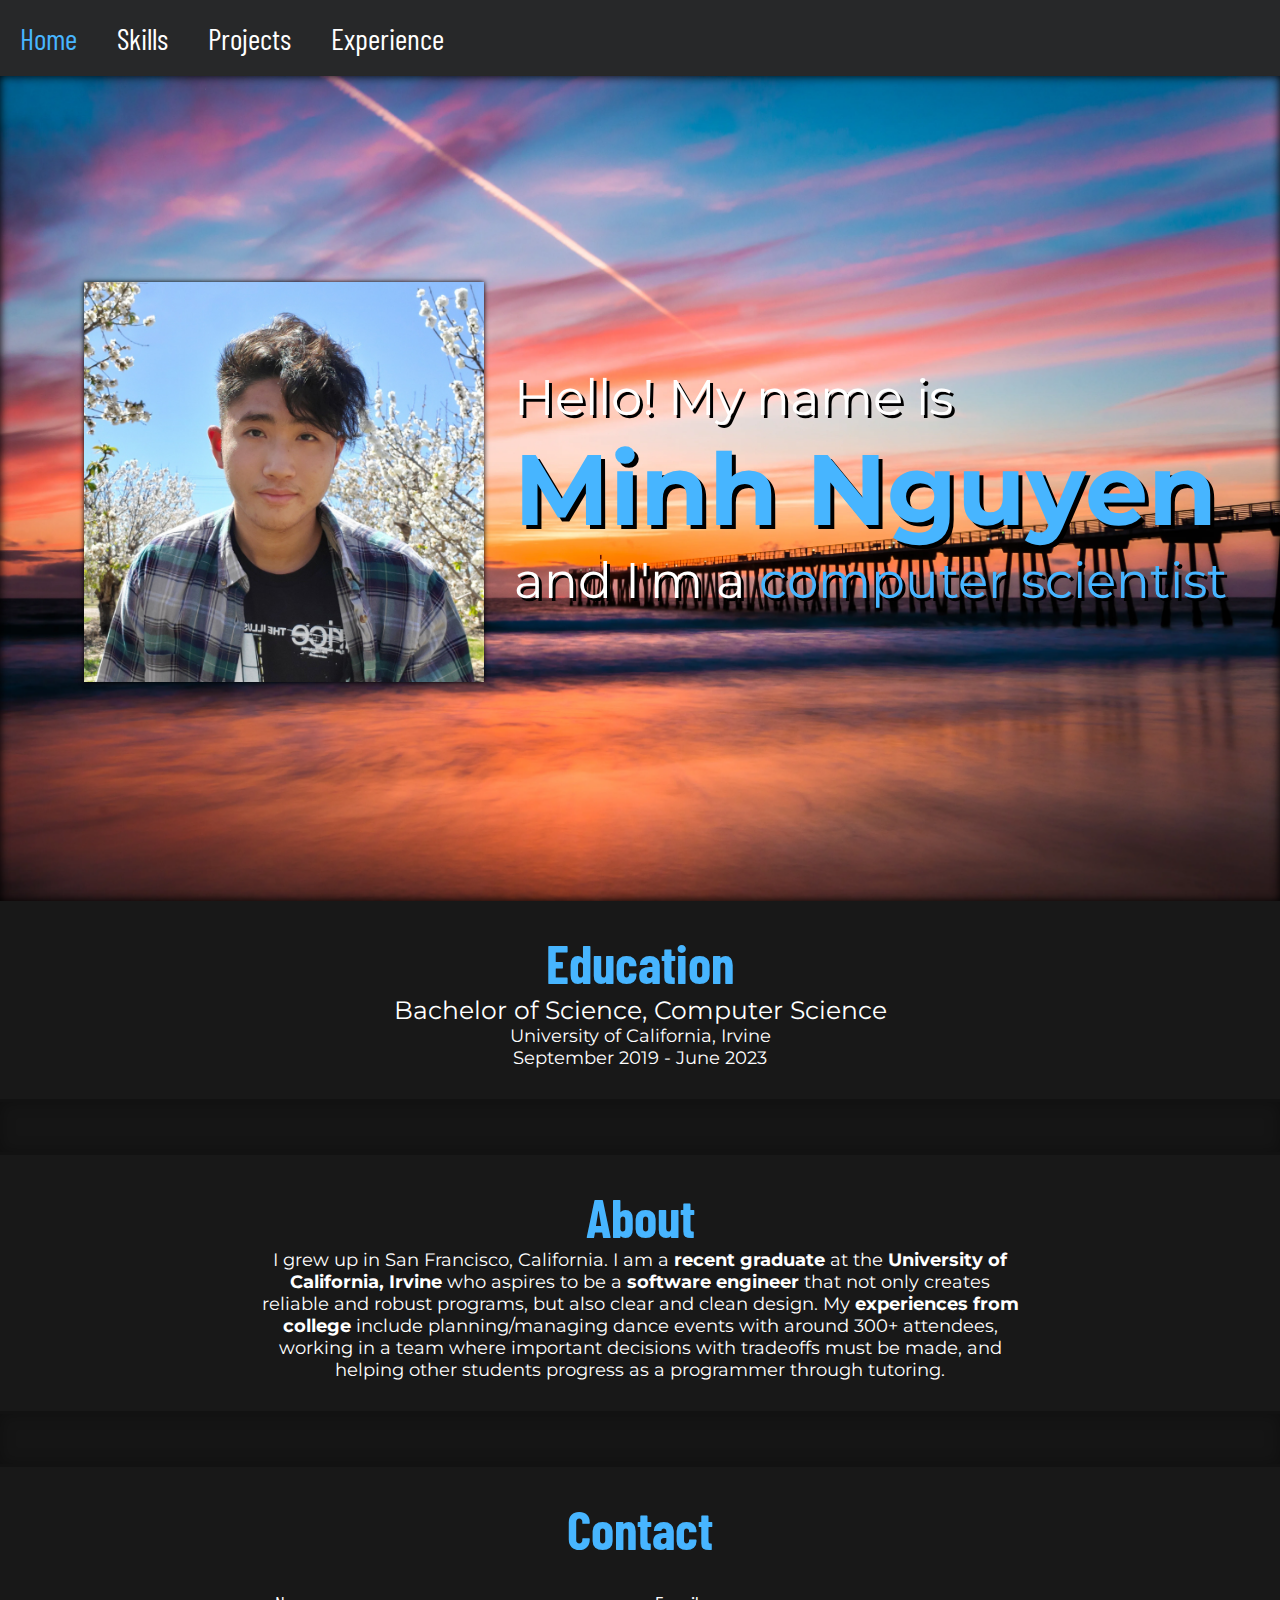
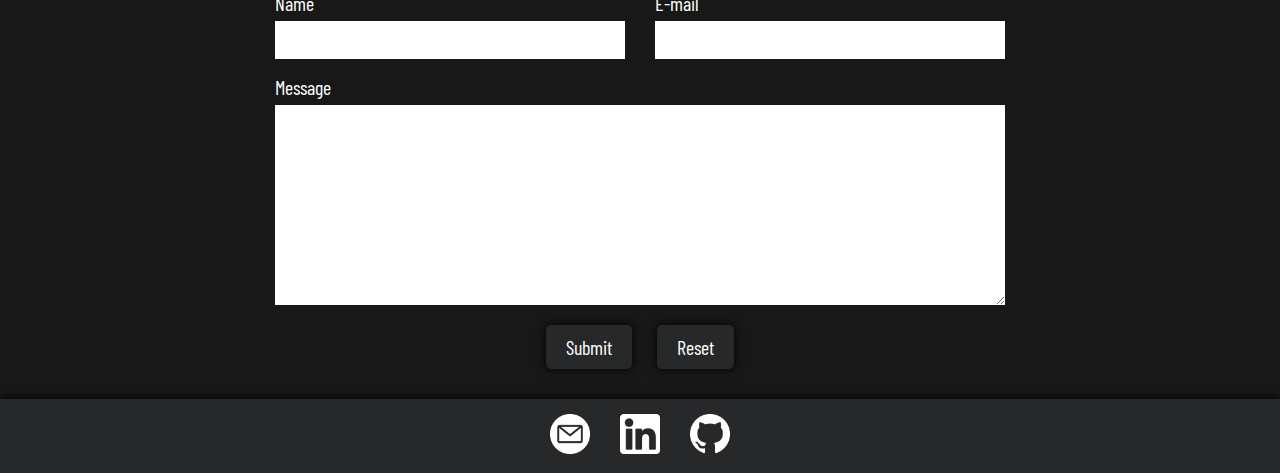
==== commit 71dc8b2e: "Added contacts section" ====
--- a/index.html
+++ b/index.html
@@ -11,6 +11,8 @@
     <link rel="preconnect" href="https://fonts.gstatic.com" crossorigin>
     <link href="https://fonts.googleapis.com/css2?family=Barlow+Condensed&display=swap" rel="stylesheet">
     <link href="https://fonts.googleapis.com/css2?family=Barlow+Condensed&family=Montserrat&display=swap" rel="stylesheet">
+    <script src="js/contact.js" defer></script>
+    <script src="https://smtpjs.com/v3/smtp.js" defer></script>
 </head>
 
 <body>
@@ -38,6 +40,9 @@
         <p>University of California, Irvine</p>
         <p>September 2019 - June 2023</p>
     </div>
+
+    <div class="divider"></div>
+
     <div class="section center-text condense">
         <div class="header"><h2>About</h2></div>
         <p>
@@ -47,6 +52,31 @@
             important decisions with tradeoffs must be made, and helping other students progress as a programmer through tutoring.
         </p>
     </div>
+
+    <div class="divider"></div>
+
+    <div class="section center-text">
+        <div class="header"><h2>Contact</h2></div>
+        <form class="section" onsubmit="sendEmail(); reset(); return false;">
+            <div class="contact-container">
+                <div>
+                    <label for="name">Name</label>
+                    <input type="text" id="name" name="name">
+                </div>
+                <div>
+                    <label for="email">E-mail</label>
+                    <input type="text" id="email" name="email">
+                </div>
+                <div class="message-box">
+                    <label for="subject">Message</label>
+                    <textarea id="subject" name="subject" style="height:200px"></textarea>
+                </div>
+            </div>
+            <input type="submit" value="Submit">
+            <input type="reset">
+        </form>
+    </div>
+
 
     <footer>
         <a class="footer-element" href="mailto:mcn007minh@gmail.com">
--- a/css/style.css
+++ b/css/style.css
@@ -32,6 +32,38 @@
 a:hover {
     color: #75c8ff;
     transition: all 0.3s; 
+}
+
+input[type=text], select, textarea {
+    width: 100%;
+    padding: 8px;
+    font-family: 'Montserrat', sans-serif;
+    font-size: 18px;
+    outline: none;
+    border: none;
+    box-sizing: border-box;
+    margin-top: 6px;
+    margin-bottom: 16px;
+    resize: vertical;
+}
+  
+input[type=submit], input[type=reset] {
+    padding: 10px 20px;
+    margin: 0px 10px;
+    font-family: 'Barlow Condensed', sans-serif;
+    font-size: 20px;
+    color: white;
+    background-color: #272829;
+    border: none;
+    border-radius: 5px;
+    cursor: pointer;
+    box-shadow: 0 0 10px black;
+    transition: all 0.3s;
+}
+  
+input[type=submit]:hover, input[type=reset]:hover {
+    background-color: #47B5FF;
+    transition: all 0.3s;
 }
 
 /* Structure */
@@ -130,11 +162,14 @@
 .profile-div {
     font-size: 50px;
     margin: 30px 0px 30px 0px;
+}
+
+.profile-div > h1 {
     text-shadow: 4px 4px black;
 }
 
-.profile-text {
-    box-shadow: 0 0 10px black;
+.profile-div > p {
+    text-shadow: 3px 3px black;
 }
 
 .profile-background {
@@ -144,6 +179,20 @@
     margin: 0px;
     padding: 30px;
     box-shadow: inset 0 0 10px black;
+}
+
+.contact-container {
+    display: grid;
+    grid-template-columns: 350px 350px;
+    grid-gap: 0px 30px;
+    justify-content: center;
+    text-align: left;
+    font-family: 'Barlow Condensed', sans-serif;
+    font-size: 20px;
+}
+
+.message-box {
+    grid-column: span 2;
 }
 
 /* Skills Section */
